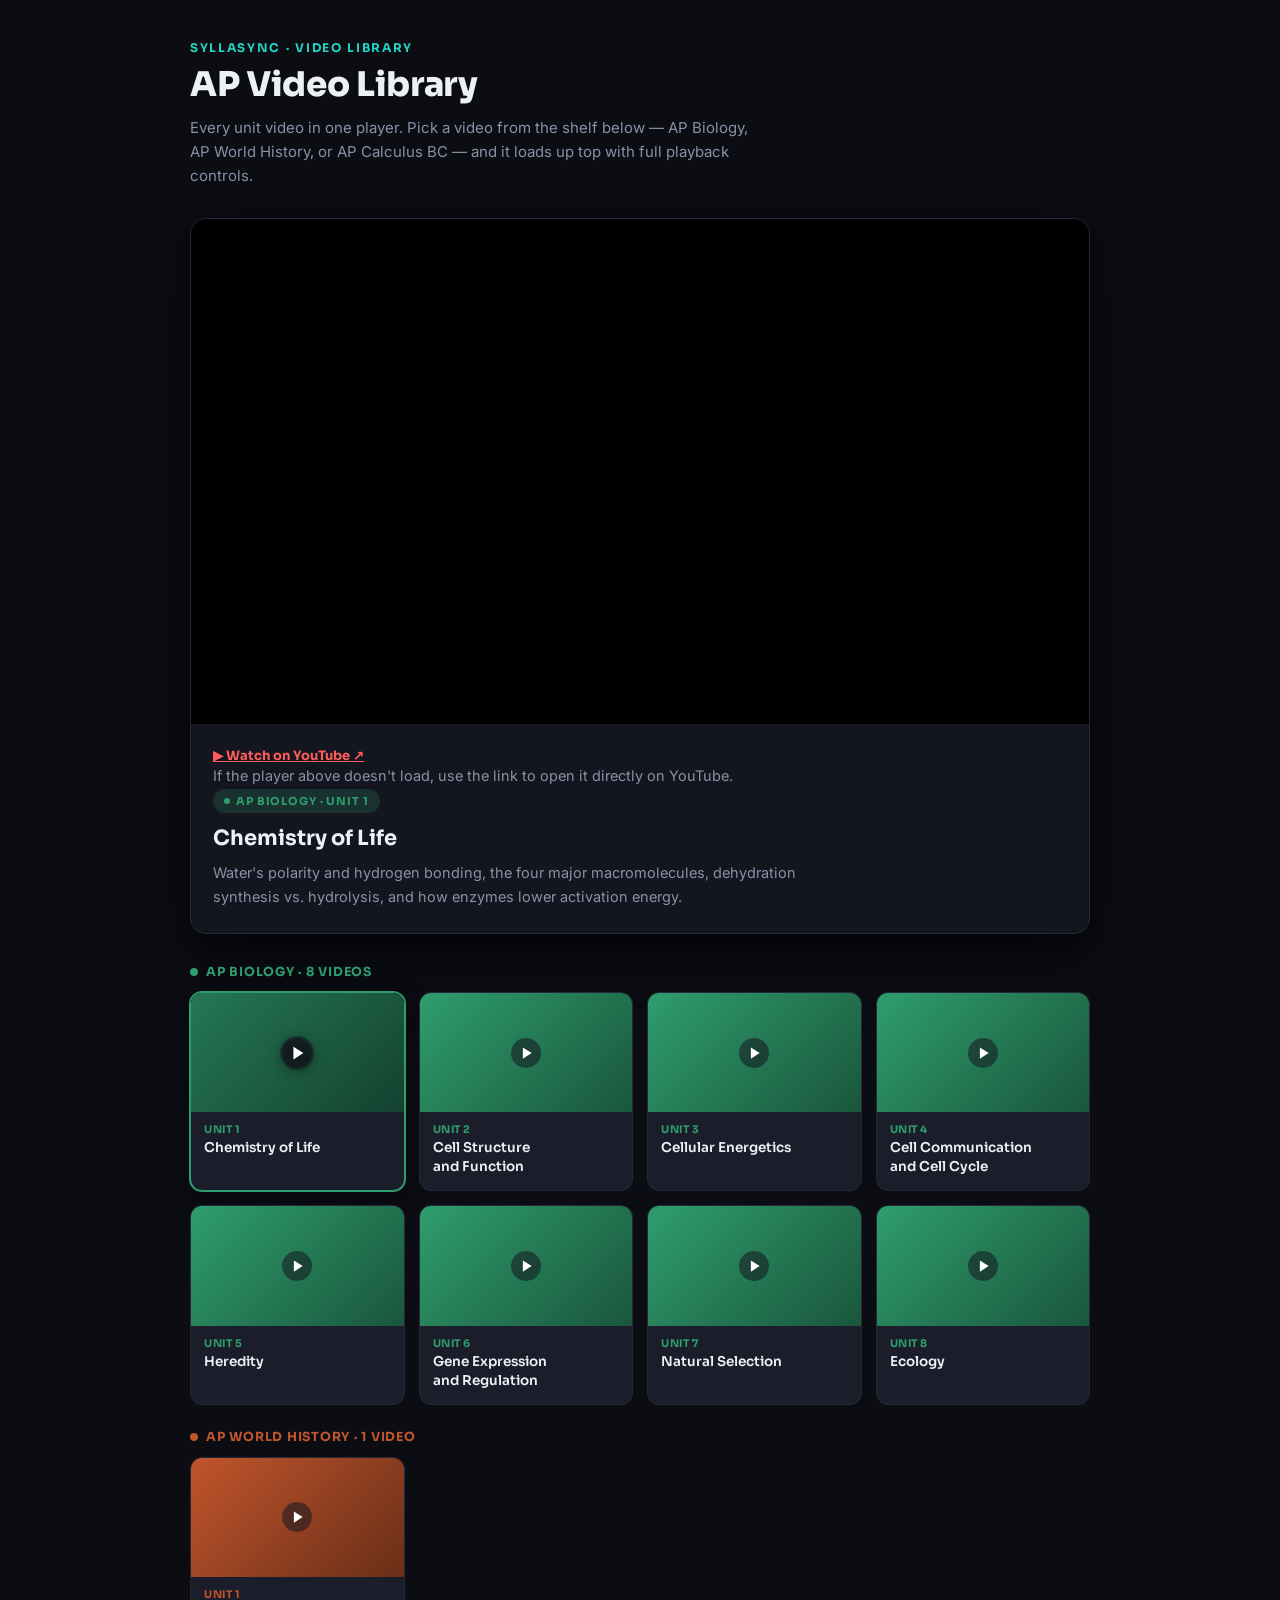
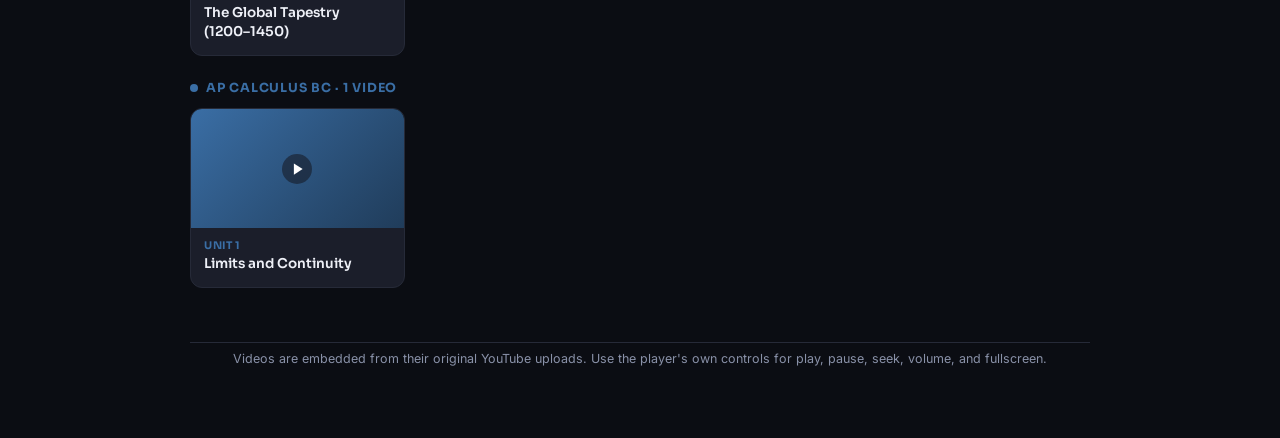
==== video-player.html @ e370e005 "Update video-player.html" ====
<!DOCTYPE html>
<html lang="en">
<head>
<meta charset="UTF-8">
<meta name="viewport" content="width=device-width, initial-scale=1.0">
<title>AP Video Library</title>
<link rel="preconnect" href="https://fonts.googleapis.com">
<link rel="preconnect" href="https://fonts.gstatic.com" crossorigin>
<link href="https://fonts.googleapis.com/css2?family=Sora:wght@600;700;800&family=Inter:wght@400;500;600;700&display=swap" rel="stylesheet">
<style>
  :root {
    --bg: #0b0d13;
    --surface: #14161f;
    --surface-2: #1b1e2a;
    --border: #262a38;
    --text: #eef0f7;
    --text-muted: #8991a8;
    --accent: #7c6cf5;
    --accent-2: #22d3c4;
    --radius: 16px;
    --shadow: 0 24px 60px rgba(0, 0, 0, 0.55), 0 4px 14px rgba(0, 0, 0, 0.35);
    --font-display: "Sora", -apple-system, BlinkMacSystemFont, sans-serif;
    --font-body: "Inter", -apple-system, BlinkMacSystemFont, "Segoe UI", sans-serif;
  }

  * { box-sizing: border-box; }

  body {
    margin: 0;
    background: var(--bg);
    color: var(--text);
    font-family: var(--font-body);
  }

  h1, h2, h3, h4 { font-family: var(--font-display); text-wrap: balance; }

  .page {
    max-width: 940px;
    margin: 0 auto;
    padding: 40px 20px 72px;
    display: flex;
    flex-direction: column;
    gap: 30px;
  }

  header.hero { display: flex; flex-direction: column; gap: 6px; }
  .eyebrow {
    font-family: var(--font-display);
    font-size: 12px;
    font-weight: 700;
    letter-spacing: 0.14em;
    text-transform: uppercase;
    color: var(--accent-2);
  }
  header.hero h1 {
    margin: 2px 0 4px;
    font-size: clamp(26px, 5vw, 34px);
    font-weight: 800;
    letter-spacing: -0.01em;
  }
  header.hero p {
    margin: 0;
    color: var(--text-muted);
    font-size: 15px;
    line-height: 1.6;
    max-width: 62ch;
  }

  .player-card {
    background: var(--surface);
    border: 1px solid var(--border);
    border-radius: var(--radius);
    overflow: hidden;
    box-shadow: var(--shadow);
  }
  .player-frame-wrap {
    position: relative;
    width: 100%;
    padding-top: 56.25%;
    background: #000;
  }
  .player-frame-wrap iframe {
    position: absolute; inset: 0; width: 100%; height: 100%; border: 0;
  }
  .player-info { padding: 20px 22px 24px; }
  .watch-link {
    display: inline-flex;
    align-items: center;
    gap: 6px;
    font-family: var(--font-display);
    font-size: 13px;
    font-weight: 700;
    color: #ff5c5c;
  }
  .watch-hint { margin: 4px 0 14px; font-size: 12px; color: var(--text-muted); }
  .now-playing-chip {
    display: inline-flex;
    align-items: center;
    gap: 6px;
    font-family: var(--font-display);
    font-size: 11px;
    font-weight: 700;
    letter-spacing: 0.08em;
    text-transform: uppercase;
    padding: 5px 11px;
    border-radius: 20px;
    background: color-mix(in srgb, var(--subject-color, var(--accent)) 20%, transparent);
    color: var(--subject-color, var(--accent));
    margin-bottom: 12px;
  }
  .now-playing-chip::before {
    content: "";
    width: 6px; height: 6px;
    border-radius: 50%;
    background: currentColor;
  }
  .player-info h2 {
    margin: 0 0 10px;
    font-size: 21px;
    font-weight: 700;
  }
  .player-info p {
    margin: 0;
    color: var(--text-muted);
    font-size: 14.5px;
    line-height: 1.65;
    max-width: 68ch;
  }

  .playlist-group { display: flex; flex-direction: column; gap: 12px; }
  .playlist-group-label {
    display: flex;
    align-items: center;
    gap: 8px;
    font-family: var(--font-display);
    font-size: 12.5px;
    font-weight: 700;
    letter-spacing: 0.06em;
    text-transform: uppercase;
    color: var(--group-color, var(--text-muted));
  }
  .playlist-group-label::before {
    content: "";
    width: 8px; height: 8px;
    border-radius: 50%;
    background: var(--group-color, var(--text-muted));
    flex-shrink: 0;
  }

  .playlist-grid {
    display: grid;
    grid-template-columns: repeat(auto-fill, minmax(210px, 1fr));
    gap: 14px;
  }

  .video-card {
    all: unset;
    display: flex;
    flex-direction: column;
    background: var(--surface-2);
    border: 1px solid var(--border);
    border-radius: 12px;
    overflow: hidden;
    cursor: pointer;
    transition: transform 0.18s ease, border-color 0.18s ease, box-shadow 0.18s ease;
  }
  .video-card:hover { transform: translateY(-3px); box-shadow: 0 14px 28px rgba(0, 0, 0, 0.4); }
  .video-card:focus-visible { outline: 2px solid var(--accent-2); outline-offset: 2px; }
  .video-card.active {
    border-color: var(--card-color, var(--accent-2));
    box-shadow: 0 0 0 1px var(--card-color, var(--accent-2)), 0 14px 28px rgba(0, 0, 0, 0.4);
  }

  .video-thumb-wrap {
    position: relative;
    width: 100%;
    padding-top: 56.25%;
    background: #000;
  }
  .video-thumb-wrap img {
    position: absolute; inset: 0; width: 100%; height: 100%;
    object-fit: cover;
    display: block;
  }
  .thumb-fallback {
    position: absolute; inset: 0;
    display: none;
    align-items: center;
    justify-content: center;
    background: linear-gradient(135deg, var(--card-color, var(--accent)), color-mix(in srgb, var(--card-color, var(--accent)) 55%, black));
  }
  .thumb-fallback svg { width: 30px; height: 30px; opacity: 1; }
  .play-badge {
    position: absolute; inset: 0;
    display: flex; align-items: center; justify-content: center;
    background: rgba(6, 7, 12, 0);
    transition: background 0.15s ease;
  }
  .video-card:hover .play-badge, .video-card.active .play-badge { background: rgba(6, 7, 12, 0.25); }
  .play-badge svg {
    width: 34px; height: 34px;
    opacity: 0;
    transform: scale(0.82);
    transition: opacity 0.15s ease, transform 0.15s ease;
    filter: drop-shadow(0 2px 6px rgba(0, 0, 0, 0.6));
  }
  .video-card:hover .play-badge svg, .video-card.active .play-badge svg { opacity: 1; transform: scale(1); }

  .video-card-body { padding: 11px 13px 13px; display: flex; flex-direction: column; gap: 3px; }
  .video-card-body .unit-tag {
    font-family: var(--font-display);
    font-size: 10.5px;
    font-weight: 700;
    letter-spacing: 0.05em;
    text-transform: uppercase;
    color: var(--card-color, var(--text-muted));
  }
  .video-card-body h4 {
    margin: 0;
    font-size: 13.5px;
    line-height: 1.4;
    font-weight: 600;
    color: var(--text);
  }

  footer.note {
    text-align: center;
    color: var(--text-muted);
    font-size: 12.5px;
    padding-top: 8px;
    border-top: 1px solid var(--border);
  }

  @media (max-width: 480px) {
    .page { padding: 28px 16px 56px; }
    .player-info { padding: 16px 16px 20px; }
    .playlist-grid { grid-template-columns: repeat(auto-fill, minmax(150px, 1fr)); gap: 10px; }
  }

  @media (prefers-reduced-motion: reduce) {
    * { transition-duration: 0.001ms !important; }
  }
</style>
</head>
<body>

<div class="page">
  <header class="hero">
    <span class="eyebrow">SyllaSync &middot; Video Library</span>
    <h1>AP Video Library</h1>
    <p>Every unit video in one player. Pick a video from the shelf below &mdash; AP Biology, AP World History, or AP Calculus BC &mdash; and it loads up top with full playback controls.</p>
  </header>

  <section class="player-card" aria-live="polite">
    <div class="player-frame-wrap">
      <iframe id="playerFrame" title="Video player" allow="accelerometer; autoplay; clipboard-write; encrypted-media; gyroscope; picture-in-picture" allowfullscreen></iframe>
    </div>
    <div class="player-info">
      <a class="watch-link" id="watchLink" href="#" target="_blank" rel="noopener">&#9654; Watch on YouTube &#8599;</a>
      <p class="watch-hint">If the player above doesn't load, use the link to open it directly on YouTube.</p>
      <span class="now-playing-chip" id="nowPlayingChip">Now Playing</span>
      <h2 id="nowPlayingTitle"></h2>
      <p id="nowPlayingBlurb"></p>
    </div>
  </section>

  <div id="playlist"></div>

  <footer class="note">Videos are embedded from their original YouTube uploads. Use the player's own controls for play, pause, seek, volume, and fullscreen.</footer>
</div>

<script>
  const VIDEOS = [
    {
      subject: "AP Biology", color: "#2f9e6e", unit: "Unit 1", title: "Chemistry of Life", videoId: "X1idfNwjJYU",
      blurb: "Water's polarity and hydrogen bonding, the four major macromolecules, dehydration synthesis vs. hydrolysis, and how enzymes lower activation energy."
    },
    {
      subject: "AP Biology", color: "#2f9e6e", unit: "Unit 2", title: "Cell Structure and Function", videoId: "h0JkytGr07o",
      blurb: "The fluid mosaic membrane, passive vs. active transport, key organelles, the endosymbiotic theory, and surface-area-to-volume ratio."
    },
    {
      subject: "AP Biology", color: "#2f9e6e", unit: "Unit 3", title: "Cellular Energetics", videoId: "AOtJk7pq0bs",
      blurb: "Photosynthesis's light reactions and Calvin cycle, plus glycolysis, the Krebs cycle, and oxidative phosphorylation in cellular respiration."
    },
    {
      subject: "AP Biology", color: "#2f9e6e", unit: "Unit 4", title: "Cell Communication and Cell Cycle", videoId: "_Ad5WG_R0j8",
      blurb: "Signal transduction (reception, transduction, response), cell cycle checkpoints, mitosis vs. meiosis, and apoptosis."
    },
    {
      subject: "AP Biology", color: "#2f9e6e", unit: "Unit 5", title: "Heredity", videoId: "JwQpAU9SQRM",
      blurb: "Mendel's laws of segregation and independent assortment, non-Mendelian inheritance, linked genes, and nondisjunction."
    },
    {
      subject: "AP Biology", color: "#2f9e6e", unit: "Unit 6", title: "Gene Expression and Regulation", videoId: "iNE_t7lodfs",
      blurb: "The central dogma, transcription and translation, the lac operon, mutations, and eukaryotic gene regulation."
    },
    {
      subject: "AP Biology", color: "#2f9e6e", unit: "Unit 7", title: "Natural Selection", videoId: "eeMCQstdr70",
      blurb: "Evidence for evolution, Hardy-Weinberg equilibrium, patterns of selection, speciation, and genetic drift."
    },
    {
      subject: "AP Biology", color: "#2f9e6e", unit: "Unit 8", title: "Ecology", videoId: "jBrepVbmNG4",
      blurb: "Energy flow through trophic levels, population growth models, species interactions, and biogeochemical cycles."
    },
    {
      subject: "AP World History", color: "#c1552c", unit: "Unit 1", title: "The Global Tapestry (1200–1450)", videoId: "xDkPq5KcbS4",
      blurb: "Song China, the Dar al-Islam, Sub-Saharan African states, Mesoamerican and Andean societies, and feudal Europe before 1450."
    },
    {
      subject: "AP Calculus BC", color: "#3a6ea5", unit: "Unit 1", title: "Limits and Continuity", videoId: "SVb9OV0bLzI",
      blurb: "Estimating and evaluating limits, one-sided limits, continuity, the Intermediate Value Theorem, and types of discontinuities."
    }
  ];

  function embedUrl(id, autoplay) {
    return "https://www.youtube.com/embed/" + id + "?rel=0" + (autoplay ? "&autoplay=1" : "");
  }

  const frame = document.getElementById("playerFrame");
  const watchLink = document.getElementById("watchLink");
  const chip = document.getElementById("nowPlayingChip");
  const titleEl = document.getElementById("nowPlayingTitle");
  const blurbEl = document.getElementById("nowPlayingBlurb");
  const playlistEl = document.getElementById("playlist");

  function playVideo(index, autoplay) {
    const v = VIDEOS[index];
    frame.src = embedUrl(v.videoId, autoplay);
    watchLink.href = "https://www.youtube.com/watch?v=" + v.videoId;
    frame.style.setProperty("--subject-color", v.color);
    document.querySelector(".player-info").style.setProperty("--subject-color", v.color);
    chip.style.setProperty("--subject-color", v.color);
    chip.textContent = v.subject + " \u00b7 " + v.unit;
    titleEl.textContent = v.title;
    blurbEl.textContent = v.blurb;
    document.querySelectorAll(".video-card").forEach((card, i) => {
      card.classList.toggle("active", i === index);
      card.setAttribute("aria-pressed", i === index ? "true" : "false");
    });
  }

  function playIcon() {
    return '<svg viewBox="0 0 24 24" fill="white"><circle cx="12" cy="12" r="12" fill="rgba(20,22,31,0.55)"/><path d="M9.5 7.5v9l7-4.5z" fill="white"/></svg>';
  }

  function buildPlaylist() {
    const groups = [];
    VIDEOS.forEach((v, i) => {
      let group = groups.find((g) => g.subject === v.subject);
      if (!group) { group = { subject: v.subject, color: v.color, items: [] }; groups.push(group); }
      group.items.push({ ...v, index: i });
    });

    playlistEl.innerHTML = groups.map((group) => `
      <div class="playlist-group" style="margin-bottom:24px;">
        <div class="playlist-group-label" style="--group-color:${group.color}">${group.subject} &middot; ${group.items.length} video${group.items.length === 1 ? "" : "s"}</div>
        <div class="playlist-grid">
          ${group.items.map((v) => `
            <button type="button" class="video-card" data-index="${v.index}" style="--card-color:${v.color}" aria-pressed="false">
              <div class="video-thumb-wrap">
                <img src="https://img.youtube.com/vi/${v.videoId}/hqdefault.jpg" alt="${v.title}" loading="lazy" onerror="this.style.display='none'; this.nextElementSibling.style.display='flex';">
                <div class="thumb-fallback">${playIcon()}</div>
                <div class="play-badge">${playIcon()}</div>
              </div>
              <div class="video-card-body">
                <span class="unit-tag">${v.unit}</span>
                <h4>${v.title}</h4>
              </div>
            </button>
          `).join("")}
        </div>
      </div>
    `).join("");

    playlistEl.querySelectorAll(".video-card").forEach((card) => {
      card.addEventListener("click", () => {
        playVideo(Number(card.dataset.index), true);
        card.scrollIntoView({ block: "nearest" });
        document.querySelector(".player-card").scrollIntoView({ behavior: "smooth", block: "start" });
      });
    });
  }

  buildPlaylist();
  playVideo(0, false);
</script>
</body>
</html>
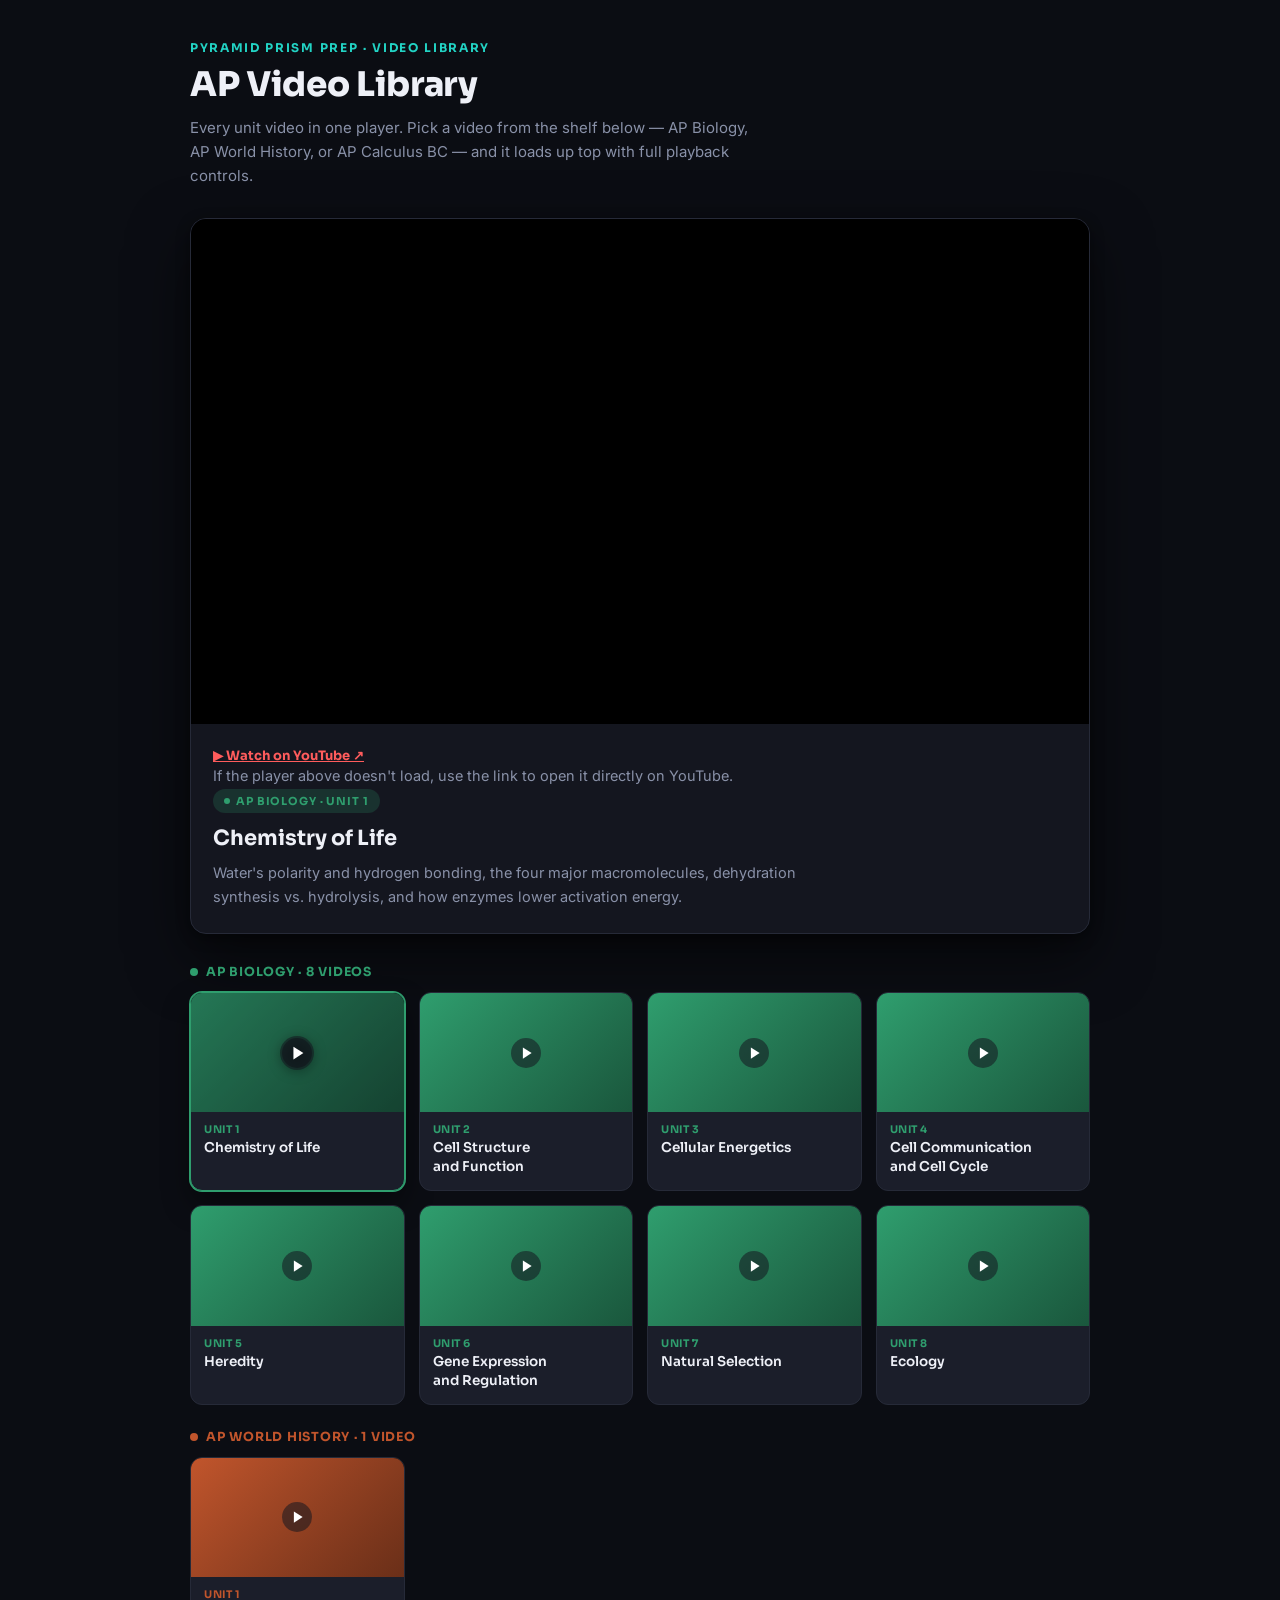
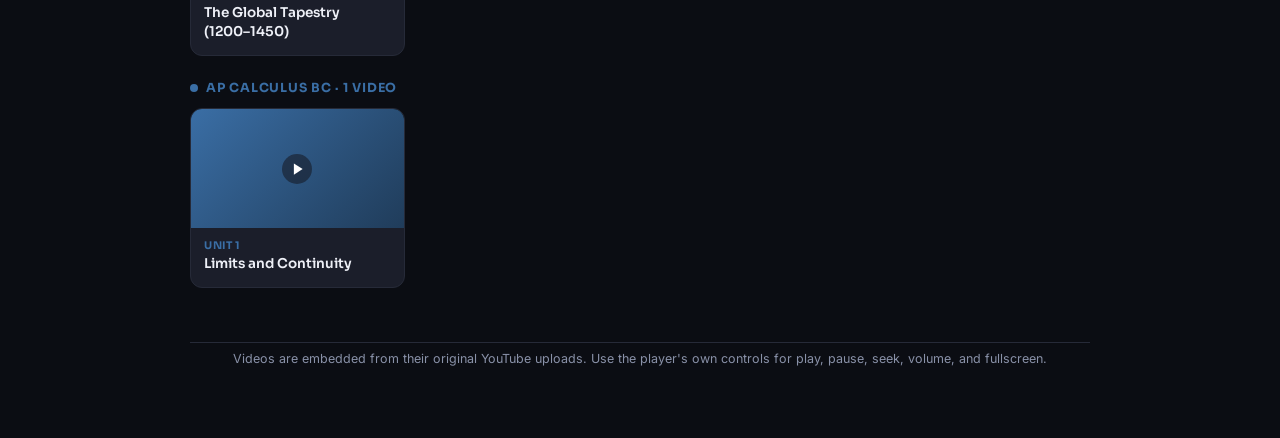
==== commit 7795d6c8: "Rebrand to Pyramid Prism Prep: video-player.html" ====
--- a/video-player.html
+++ b/video-player.html
@@ -246,7 +246,7 @@
 
 <div class="page">
   <header class="hero">
-    <span class="eyebrow">SyllaSync &middot; Video Library</span>
+    <span class="eyebrow">Pyramid Prism Prep &middot; Video Library</span>
     <h1>AP Video Library</h1>
     <p>Every unit video in one player. Pick a video from the shelf below &mdash; AP Biology, AP World History, or AP Calculus BC &mdash; and it loads up top with full playback controls.</p>
   </header>
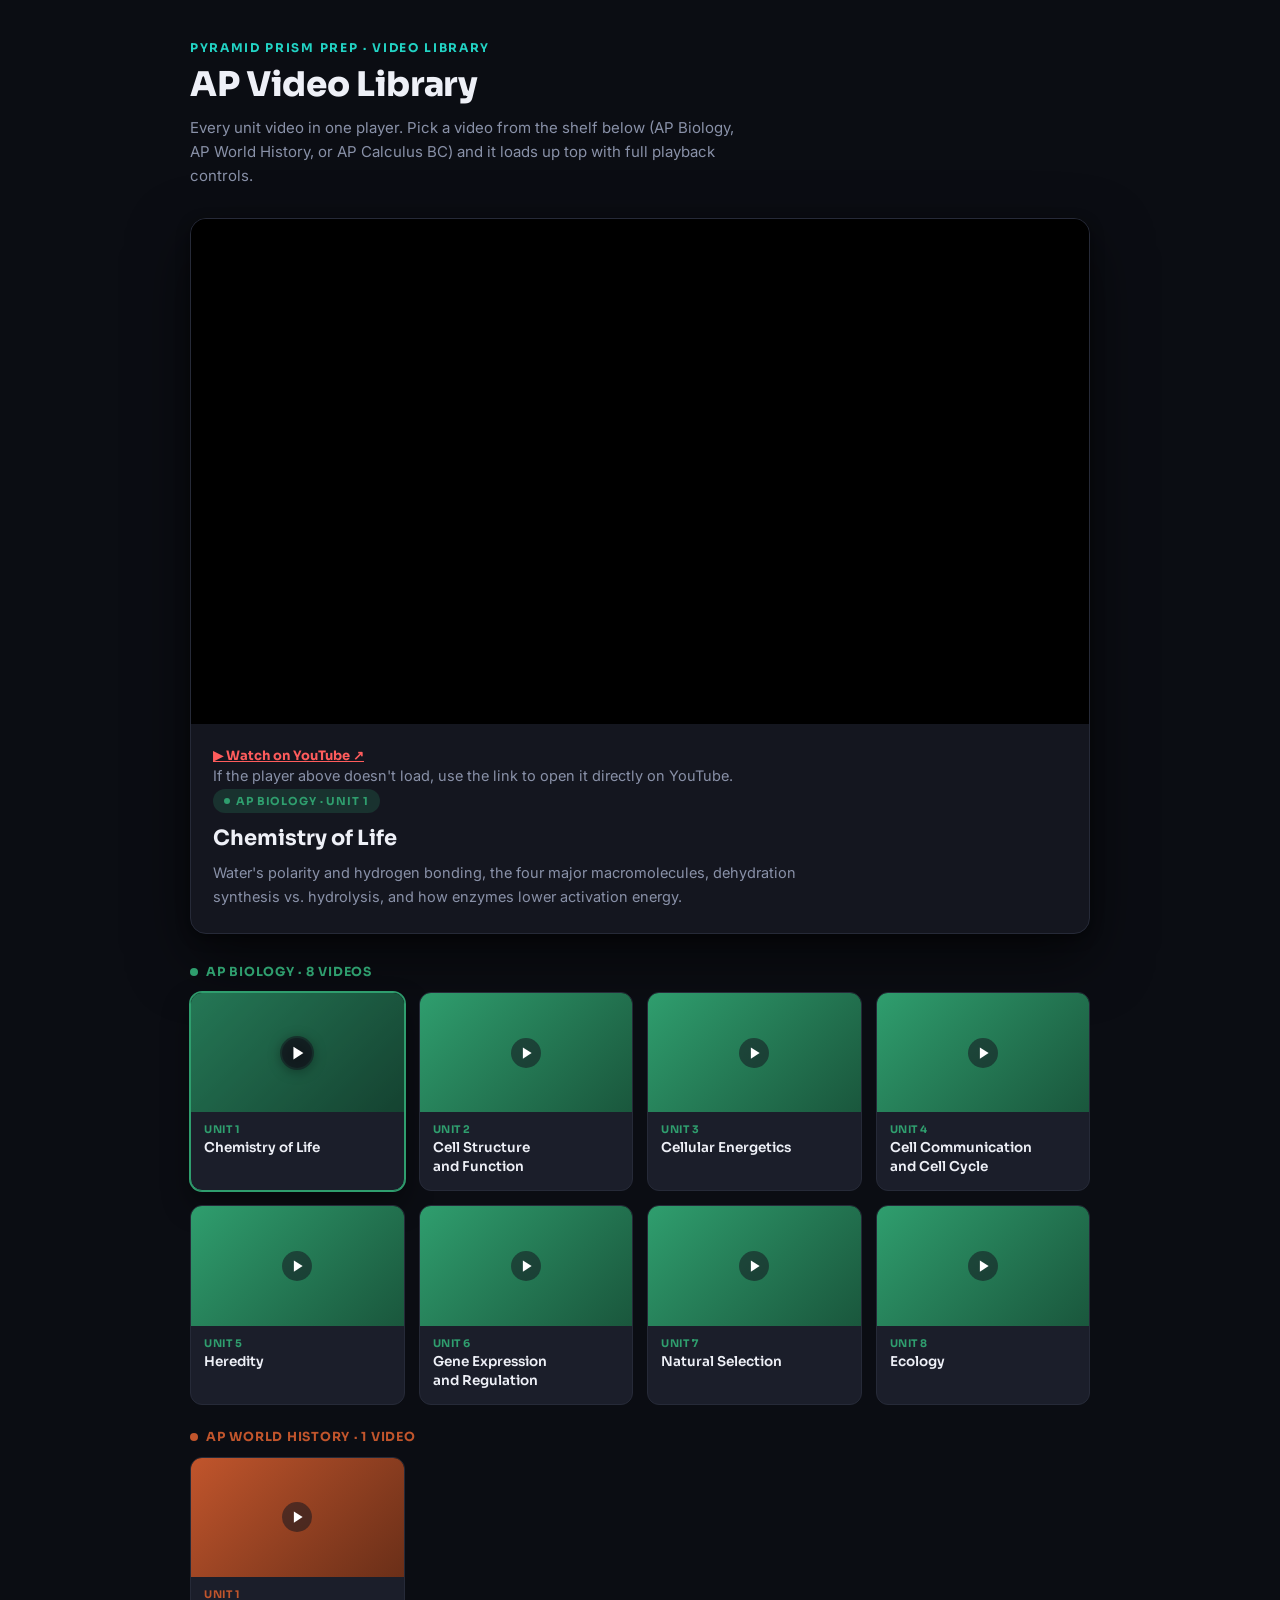
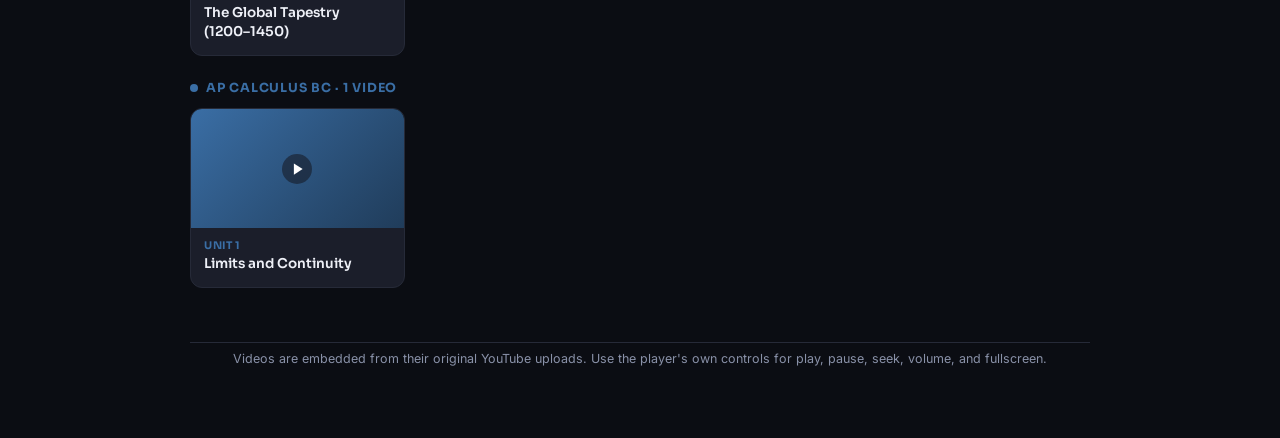
==== commit 3a8c4468: "Add real Firebase accounts, remove em dashes: video-player.html" ====
--- a/video-player.html
+++ b/video-player.html
@@ -248,7 +248,7 @@
   <header class="hero">
     <span class="eyebrow">Pyramid Prism Prep &middot; Video Library</span>
     <h1>AP Video Library</h1>
-    <p>Every unit video in one player. Pick a video from the shelf below &mdash; AP Biology, AP World History, or AP Calculus BC &mdash; and it loads up top with full playback controls.</p>
+    <p>Every unit video in one player. Pick a video from the shelf below (AP Biology, AP World History, or AP Calculus BC) and it loads up top with full playback controls.</p>
   </header>
 
   <section class="player-card" aria-live="polite">
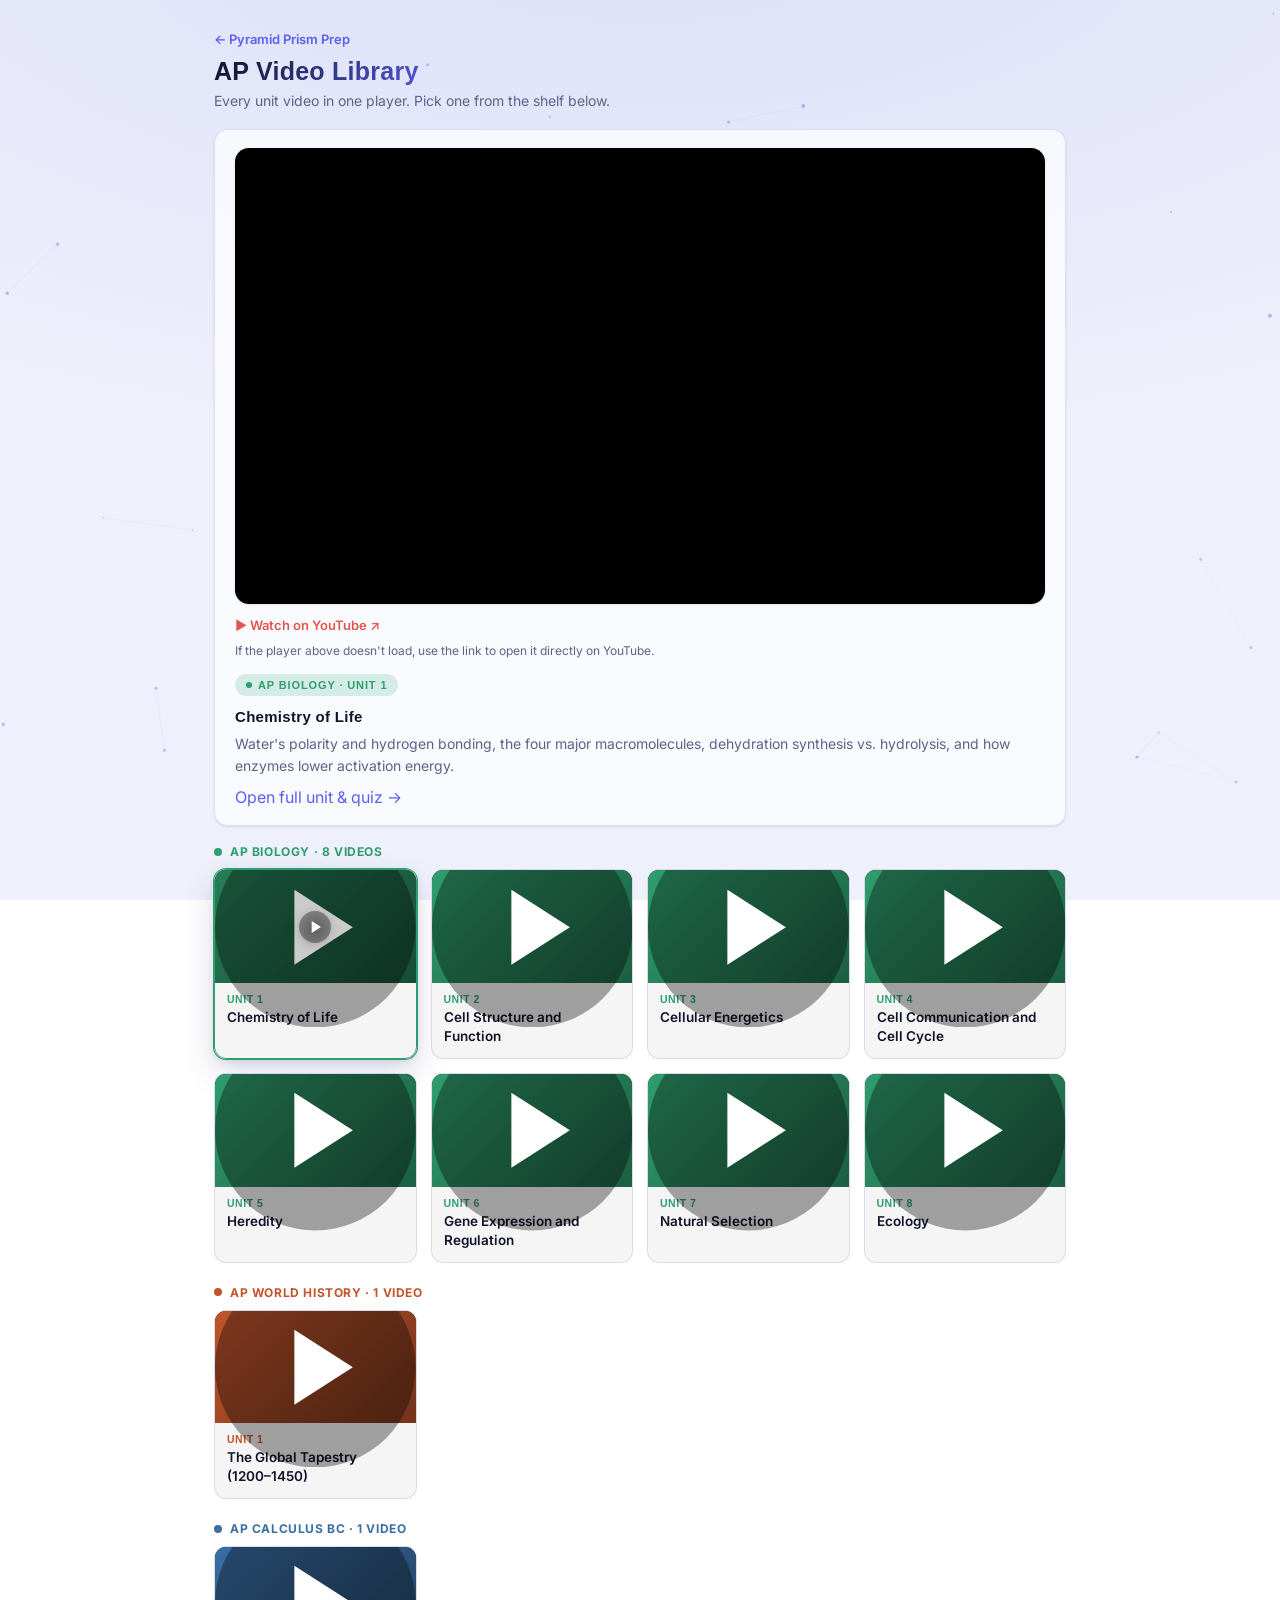
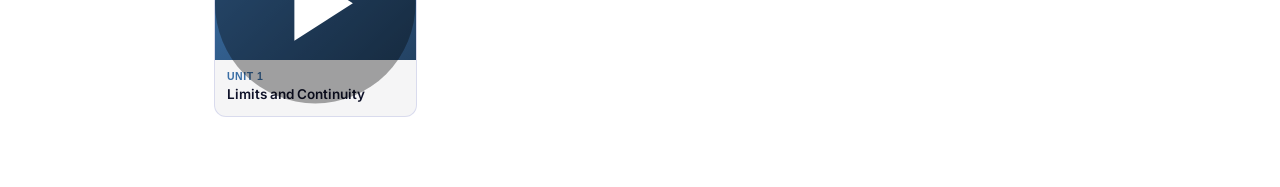
==== commit 9f220db3: "Rebuild video player page on shared design system" ====
--- a/video-player.html
+++ b/video-player.html
@@ -6,315 +6,72 @@
 <title>AP Video Library</title>
 <link rel="preconnect" href="https://fonts.googleapis.com">
 <link rel="preconnect" href="https://fonts.gstatic.com" crossorigin>
-<link href="https://fonts.googleapis.com/css2?family=Sora:wght@600;700;800&family=Inter:wght@400;500;600;700&display=swap" rel="stylesheet">
+<link href="https://fonts.googleapis.com/css2?family=Orbitron:wght@600;700;800;900&family=Inter:wght@400;500;600;700&display=swap" rel="stylesheet">
+<link rel="stylesheet" href="css/style.css">
 <style>
-  :root {
-    --bg: #0b0d13;
-    --surface: #14161f;
-    --surface-2: #1b1e2a;
-    --border: #262a38;
-    --text: #eef0f7;
-    --text-muted: #8991a8;
-    --accent: #7c6cf5;
-    --accent-2: #22d3c4;
-    --radius: 16px;
-    --shadow: 0 24px 60px rgba(0, 0, 0, 0.55), 0 4px 14px rgba(0, 0, 0, 0.35);
-    --font-display: "Sora", -apple-system, BlinkMacSystemFont, sans-serif;
-    --font-body: "Inter", -apple-system, BlinkMacSystemFont, "Segoe UI", sans-serif;
-  }
-
-  * { box-sizing: border-box; }
-
-  body {
-    margin: 0;
-    background: var(--bg);
-    color: var(--text);
-    font-family: var(--font-body);
-  }
-
-  h1, h2, h3, h4 { font-family: var(--font-display); text-wrap: balance; }
-
-  .page {
-    max-width: 940px;
-    margin: 0 auto;
-    padding: 40px 20px 72px;
-    display: flex;
-    flex-direction: column;
-    gap: 30px;
-  }
-
-  header.hero { display: flex; flex-direction: column; gap: 6px; }
-  .eyebrow {
-    font-family: var(--font-display);
-    font-size: 12px;
-    font-weight: 700;
-    letter-spacing: 0.14em;
-    text-transform: uppercase;
-    color: var(--accent-2);
-  }
-  header.hero h1 {
-    margin: 2px 0 4px;
-    font-size: clamp(26px, 5vw, 34px);
-    font-weight: 800;
-    letter-spacing: -0.01em;
-  }
-  header.hero p {
-    margin: 0;
-    color: var(--text-muted);
-    font-size: 15px;
-    line-height: 1.6;
-    max-width: 62ch;
-  }
-
-  .player-card {
-    background: var(--surface);
-    border: 1px solid var(--border);
-    border-radius: var(--radius);
-    overflow: hidden;
-    box-shadow: var(--shadow);
-  }
-  .player-frame-wrap {
-    position: relative;
-    width: 100%;
-    padding-top: 56.25%;
-    background: #000;
-  }
-  .player-frame-wrap iframe {
-    position: absolute; inset: 0; width: 100%; height: 100%; border: 0;
-  }
-  .player-info { padding: 20px 22px 24px; }
-  .watch-link {
-    display: inline-flex;
-    align-items: center;
-    gap: 6px;
-    font-family: var(--font-display);
-    font-size: 13px;
-    font-weight: 700;
-    color: #ff5c5c;
-  }
-  .watch-hint { margin: 4px 0 14px; font-size: 12px; color: var(--text-muted); }
-  .now-playing-chip {
-    display: inline-flex;
-    align-items: center;
-    gap: 6px;
-    font-family: var(--font-display);
-    font-size: 11px;
-    font-weight: 700;
-    letter-spacing: 0.08em;
-    text-transform: uppercase;
-    padding: 5px 11px;
-    border-radius: 20px;
-    background: color-mix(in srgb, var(--subject-color, var(--accent)) 20%, transparent);
-    color: var(--subject-color, var(--accent));
-    margin-bottom: 12px;
-  }
-  .now-playing-chip::before {
-    content: "";
-    width: 6px; height: 6px;
-    border-radius: 50%;
-    background: currentColor;
-  }
-  .player-info h2 {
-    margin: 0 0 10px;
-    font-size: 21px;
-    font-weight: 700;
-  }
-  .player-info p {
-    margin: 0;
-    color: var(--text-muted);
-    font-size: 14.5px;
-    line-height: 1.65;
-    max-width: 68ch;
-  }
-
-  .playlist-group { display: flex; flex-direction: column; gap: 12px; }
-  .playlist-group-label {
-    display: flex;
-    align-items: center;
-    gap: 8px;
-    font-family: var(--font-display);
-    font-size: 12.5px;
-    font-weight: 700;
-    letter-spacing: 0.06em;
-    text-transform: uppercase;
-    color: var(--group-color, var(--text-muted));
-  }
-  .playlist-group-label::before {
-    content: "";
-    width: 8px; height: 8px;
-    border-radius: 50%;
-    background: var(--group-color, var(--text-muted));
-    flex-shrink: 0;
-  }
-
-  .playlist-grid {
-    display: grid;
-    grid-template-columns: repeat(auto-fill, minmax(210px, 1fr));
-    gap: 14px;
-  }
-
-  .video-card {
-    all: unset;
-    display: flex;
-    flex-direction: column;
-    background: var(--surface-2);
-    border: 1px solid var(--border);
-    border-radius: 12px;
-    overflow: hidden;
-    cursor: pointer;
-    transition: transform 0.18s ease, border-color 0.18s ease, box-shadow 0.18s ease;
-  }
-  .video-card:hover { transform: translateY(-3px); box-shadow: 0 14px 28px rgba(0, 0, 0, 0.4); }
-  .video-card:focus-visible { outline: 2px solid var(--accent-2); outline-offset: 2px; }
-  .video-card.active {
-    border-color: var(--card-color, var(--accent-2));
-    box-shadow: 0 0 0 1px var(--card-color, var(--accent-2)), 0 14px 28px rgba(0, 0, 0, 0.4);
-  }
-
-  .video-thumb-wrap {
-    position: relative;
-    width: 100%;
-    padding-top: 56.25%;
-    background: #000;
-  }
-  .video-thumb-wrap img {
-    position: absolute; inset: 0; width: 100%; height: 100%;
-    object-fit: cover;
-    display: block;
-  }
-  .thumb-fallback {
-    position: absolute; inset: 0;
-    display: none;
-    align-items: center;
-    justify-content: center;
-    background: linear-gradient(135deg, var(--card-color, var(--accent)), color-mix(in srgb, var(--card-color, var(--accent)) 55%, black));
-  }
-  .thumb-fallback svg { width: 30px; height: 30px; opacity: 1; }
-  .play-badge {
-    position: absolute; inset: 0;
-    display: flex; align-items: center; justify-content: center;
-    background: rgba(6, 7, 12, 0);
-    transition: background 0.15s ease;
-  }
-  .video-card:hover .play-badge, .video-card.active .play-badge { background: rgba(6, 7, 12, 0.25); }
-  .play-badge svg {
-    width: 34px; height: 34px;
-    opacity: 0;
-    transform: scale(0.82);
-    transition: opacity 0.15s ease, transform 0.15s ease;
-    filter: drop-shadow(0 2px 6px rgba(0, 0, 0, 0.6));
-  }
-  .video-card:hover .play-badge svg, .video-card.active .play-badge svg { opacity: 1; transform: scale(1); }
-
-  .video-card-body { padding: 11px 13px 13px; display: flex; flex-direction: column; gap: 3px; }
-  .video-card-body .unit-tag {
-    font-family: var(--font-display);
-    font-size: 10.5px;
-    font-weight: 700;
-    letter-spacing: 0.05em;
-    text-transform: uppercase;
-    color: var(--card-color, var(--text-muted));
-  }
-  .video-card-body h4 {
-    margin: 0;
-    font-size: 13.5px;
-    line-height: 1.4;
-    font-weight: 600;
-    color: var(--text);
-  }
-
-  footer.note {
-    text-align: center;
-    color: var(--text-muted);
-    font-size: 12.5px;
-    padding-top: 8px;
-    border-top: 1px solid var(--border);
-  }
-
-  @media (max-width: 480px) {
-    .page { padding: 28px 16px 56px; }
-    .player-info { padding: 16px 16px 20px; }
-    .playlist-grid { grid-template-columns: repeat(auto-fill, minmax(150px, 1fr)); gap: 10px; }
-  }
-
-  @media (prefers-reduced-motion: reduce) {
-    * { transition-duration: 0.001ms !important; }
-  }
+  .page-wrap { max-width: 900px; margin: 0 auto; padding: 28px 24px 70px; }
+  .back-link { display: inline-flex; align-items: center; gap: 6px; font-size: 13px; font-weight: 600; margin-bottom: 10px; }
+  @media (max-width: 480px) { .page-wrap { padding: 20px 16px 56px; } }
 </style>
 </head>
 <body>
+<canvas id="bg-canvas"></canvas>
+<div class="page-wrap">
+  <div class="page-header">
+    <div>
+      <a class="back-link" href="index.html">&larr; Pyramid Prism Prep</a>
+      <h1>AP Video Library</h1>
+      <p class="subtitle">Every unit video in one player. Pick one from the shelf below.</p>
+    </div>
+  </div>
 
-<div class="page">
-  <header class="hero">
-    <span class="eyebrow">Pyramid Prism Prep &middot; Video Library</span>
-    <h1>AP Video Library</h1>
-    <p>Every unit video in one player. Pick a video from the shelf below (AP Biology, AP World History, or AP Calculus BC) and it loads up top with full playback controls.</p>
-  </header>
-
-  <section class="player-card" aria-live="polite">
-    <div class="player-frame-wrap">
+  <div class="card">
+    <div class="video-embed">
       <iframe id="playerFrame" title="Video player" allow="accelerometer; autoplay; clipboard-write; encrypted-media; gyroscope; picture-in-picture" allowfullscreen></iframe>
     </div>
-    <div class="player-info">
-      <a class="watch-link" id="watchLink" href="#" target="_blank" rel="noopener">&#9654; Watch on YouTube &#8599;</a>
-      <p class="watch-hint">If the player above doesn't load, use the link to open it directly on YouTube.</p>
-      <span class="now-playing-chip" id="nowPlayingChip">Now Playing</span>
-      <h2 id="nowPlayingTitle"></h2>
-      <p id="nowPlayingBlurb"></p>
-    </div>
-  </section>
+    <a class="watch-yt-link" id="watchLink" href="#" target="_blank" rel="noopener">&#9654; Watch on YouTube &#8599;</a>
+    <p class="watch-yt-hint">If the player above doesn't load, use the link to open it directly on YouTube.</p>
+    <span class="now-playing-chip" id="nowPlayingChip"></span>
+    <h2 id="nowPlayingTitle" style="margin:2px 0 8px;"></h2>
+    <p id="nowPlayingBlurb" style="color:var(--text-muted); font-size:14px; line-height:1.6; margin:0 0 10px;"></p>
+    <a id="openUnitLink" href="#" target="_blank" rel="noopener">Open full unit &amp; quiz &rarr;</a>
+  </div>
 
   <div id="playlist"></div>
-
-  <footer class="note">Videos are embedded from their original YouTube uploads. Use the player's own controls for play, pause, seek, volume, and fullscreen.</footer>
 </div>
 
+<script src="js/particles.js"></script>
 <script>
+  document.body.classList.add("ready");
+
   const VIDEOS = [
-    {
-      subject: "AP Biology", color: "#2f9e6e", unit: "Unit 1", title: "Chemistry of Life", videoId: "X1idfNwjJYU",
-      blurb: "Water's polarity and hydrogen bonding, the four major macromolecules, dehydration synthesis vs. hydrolysis, and how enzymes lower activation energy."
-    },
-    {
-      subject: "AP Biology", color: "#2f9e6e", unit: "Unit 2", title: "Cell Structure and Function", videoId: "h0JkytGr07o",
-      blurb: "The fluid mosaic membrane, passive vs. active transport, key organelles, the endosymbiotic theory, and surface-area-to-volume ratio."
-    },
-    {
-      subject: "AP Biology", color: "#2f9e6e", unit: "Unit 3", title: "Cellular Energetics", videoId: "AOtJk7pq0bs",
-      blurb: "Photosynthesis's light reactions and Calvin cycle, plus glycolysis, the Krebs cycle, and oxidative phosphorylation in cellular respiration."
-    },
-    {
-      subject: "AP Biology", color: "#2f9e6e", unit: "Unit 4", title: "Cell Communication and Cell Cycle", videoId: "_Ad5WG_R0j8",
-      blurb: "Signal transduction (reception, transduction, response), cell cycle checkpoints, mitosis vs. meiosis, and apoptosis."
-    },
-    {
-      subject: "AP Biology", color: "#2f9e6e", unit: "Unit 5", title: "Heredity", videoId: "JwQpAU9SQRM",
-      blurb: "Mendel's laws of segregation and independent assortment, non-Mendelian inheritance, linked genes, and nondisjunction."
-    },
-    {
-      subject: "AP Biology", color: "#2f9e6e", unit: "Unit 6", title: "Gene Expression and Regulation", videoId: "iNE_t7lodfs",
-      blurb: "The central dogma, transcription and translation, the lac operon, mutations, and eukaryotic gene regulation."
-    },
-    {
-      subject: "AP Biology", color: "#2f9e6e", unit: "Unit 7", title: "Natural Selection", videoId: "eeMCQstdr70",
-      blurb: "Evidence for evolution, Hardy-Weinberg equilibrium, patterns of selection, speciation, and genetic drift."
-    },
-    {
-      subject: "AP Biology", color: "#2f9e6e", unit: "Unit 8", title: "Ecology", videoId: "jBrepVbmNG4",
-      blurb: "Energy flow through trophic levels, population growth models, species interactions, and biogeochemical cycles."
-    },
-    {
-      subject: "AP World History", color: "#c1552c", unit: "Unit 1", title: "The Global Tapestry (1200–1450)", videoId: "xDkPq5KcbS4",
-      blurb: "Song China, the Dar al-Islam, Sub-Saharan African states, Mesoamerican and Andean societies, and feudal Europe before 1450."
-    },
-    {
-      subject: "AP Calculus BC", color: "#3a6ea5", unit: "Unit 1", title: "Limits and Continuity", videoId: "SVb9OV0bLzI",
-      blurb: "Estimating and evaluating limits, one-sided limits, continuity, the Intermediate Value Theorem, and types of discontinuities."
-    }
+    { subjectKey: "biology", subject: "AP Biology", color: "#2f9e6e", unit: "Unit 1", unitId: 1, title: "Chemistry of Life", videoId: "X1idfNwjJYU",
+      blurb: "Water's polarity and hydrogen bonding, the four major macromolecules, dehydration synthesis vs. hydrolysis, and how enzymes lower activation energy." },
+    { subjectKey: "biology", subject: "AP Biology", color: "#2f9e6e", unit: "Unit 2", unitId: 2, title: "Cell Structure and Function", videoId: "h0JkytGr07o",
+      blurb: "The fluid mosaic membrane, passive vs. active transport, key organelles, the endosymbiotic theory, and surface-area-to-volume ratio." },
+    { subjectKey: "biology", subject: "AP Biology", color: "#2f9e6e", unit: "Unit 3", unitId: 3, title: "Cellular Energetics", videoId: "AOtJk7pq0bs",
+      blurb: "Photosynthesis's light reactions and Calvin cycle, plus glycolysis, the Krebs cycle, and oxidative phosphorylation in cellular respiration." },
+    { subjectKey: "biology", subject: "AP Biology", color: "#2f9e6e", unit: "Unit 4", unitId: 4, title: "Cell Communication and Cell Cycle", videoId: "_Ad5WG_R0j8",
+      blurb: "Signal transduction (reception, transduction, response), cell cycle checkpoints, mitosis vs. meiosis, and apoptosis." },
+    { subjectKey: "biology", subject: "AP Biology", color: "#2f9e6e", unit: "Unit 5", unitId: 5, title: "Heredity", videoId: "JwQpAU9SQRM",
+      blurb: "Mendel's laws of segregation and independent assortment, non-Mendelian inheritance, linked genes, and nondisjunction." },
+    { subjectKey: "biology", subject: "AP Biology", color: "#2f9e6e", unit: "Unit 6", unitId: 6, title: "Gene Expression and Regulation", videoId: "iNE_t7lodfs",
+      blurb: "The central dogma, transcription and translation, the lac operon, mutations, and eukaryotic gene regulation." },
+    { subjectKey: "biology", subject: "AP Biology", color: "#2f9e6e", unit: "Unit 7", unitId: 7, title: "Natural Selection", videoId: "eeMCQstdr70",
+      blurb: "Evidence for evolution, Hardy-Weinberg equilibrium, patterns of selection, speciation, and genetic drift." },
+    { subjectKey: "biology", subject: "AP Biology", color: "#2f9e6e", unit: "Unit 8", unitId: 8, title: "Ecology", videoId: "jBrepVbmNG4",
+      blurb: "Energy flow through trophic levels, population growth models, species interactions, and biogeochemical cycles." },
+    { subjectKey: "world", subject: "AP World History", color: "#c1552c", unit: "Unit 1", unitId: 1, title: "The Global Tapestry (1200–1450)", videoId: "xDkPq5KcbS4",
+      blurb: "Song China, the Dar al-Islam, Sub-Saharan African states, Mesoamerican and Andean societies, and feudal Europe before 1450." },
+    { subjectKey: "calcbc", subject: "AP Calculus BC", color: "#3a6ea5", unit: "Unit 1", unitId: 1, title: "Limits and Continuity", videoId: "SVb9OV0bLzI",
+      blurb: "Estimating and evaluating limits, one-sided limits, continuity, the Intermediate Value Theorem, and types of discontinuities." }
   ];
 
-  function embedUrl(id, autoplay) {
-    return "https://www.youtube.com/embed/" + id + "?rel=0" + (autoplay ? "&autoplay=1" : "");
+  let currentIndex = 0;
+
+  function embedUrl(id) { return "https://www.youtube.com/embed/" + id + "?rel=0"; }
+  function playIcon() {
+    return '<svg viewBox="0 0 24 24" fill="none"><circle cx="12" cy="12" r="12" fill="rgba(0,0,0,0.35)"/><path d="M9.5 7.5v9l7-4.5z" fill="white"/></svg>';
   }
 
   const frame = document.getElementById("playerFrame");
@@ -322,26 +79,23 @@
   const chip = document.getElementById("nowPlayingChip");
   const titleEl = document.getElementById("nowPlayingTitle");
   const blurbEl = document.getElementById("nowPlayingBlurb");
+  const openUnitLink = document.getElementById("openUnitLink");
   const playlistEl = document.getElementById("playlist");
 
-  function playVideo(index, autoplay) {
+  function playVideo(index) {
+    currentIndex = index;
     const v = VIDEOS[index];
-    frame.src = embedUrl(v.videoId, autoplay);
+    frame.src = embedUrl(v.videoId);
     watchLink.href = "https://www.youtube.com/watch?v=" + v.videoId;
-    frame.style.setProperty("--subject-color", v.color);
-    document.querySelector(".player-info").style.setProperty("--subject-color", v.color);
-    chip.style.setProperty("--subject-color", v.color);
-    chip.textContent = v.subject + " \u00b7 " + v.unit;
+    chip.style.setProperty("--chip-color", v.color);
+    chip.textContent = v.subject + " · " + v.unit;
     titleEl.textContent = v.title;
     blurbEl.textContent = v.blurb;
+    openUnitLink.href = "https://pyramidprismprep.com/#/ap/" + v.subjectKey + "/" + v.unitId;
     document.querySelectorAll(".video-card").forEach((card, i) => {
       card.classList.toggle("active", i === index);
       card.setAttribute("aria-pressed", i === index ? "true" : "false");
     });
-  }
-
-  function playIcon() {
-    return '<svg viewBox="0 0 24 24" fill="white"><circle cx="12" cy="12" r="12" fill="rgba(20,22,31,0.55)"/><path d="M9.5 7.5v9l7-4.5z" fill="white"/></svg>';
   }
 
   function buildPlaylist() {
@@ -353,11 +107,11 @@
     });
 
     playlistEl.innerHTML = groups.map((group) => `
-      <div class="playlist-group" style="margin-bottom:24px;">
+      <div class="playlist-group">
         <div class="playlist-group-label" style="--group-color:${group.color}">${group.subject} &middot; ${group.items.length} video${group.items.length === 1 ? "" : "s"}</div>
         <div class="playlist-grid">
           ${group.items.map((v) => `
-            <button type="button" class="video-card" data-index="${v.index}" style="--card-color:${v.color}" aria-pressed="false">
+            <button type="button" class="video-card" style="--card-color:${v.color}" data-index="${v.index}" aria-pressed="false">
               <div class="video-thumb-wrap">
                 <img src="https://img.youtube.com/vi/${v.videoId}/hqdefault.jpg" alt="${v.title}" loading="lazy" onerror="this.style.display='none'; this.nextElementSibling.style.display='flex';">
                 <div class="thumb-fallback">${playIcon()}</div>
@@ -375,15 +129,14 @@
 
     playlistEl.querySelectorAll(".video-card").forEach((card) => {
       card.addEventListener("click", () => {
-        playVideo(Number(card.dataset.index), true);
-        card.scrollIntoView({ block: "nearest" });
-        document.querySelector(".player-card").scrollIntoView({ behavior: "smooth", block: "start" });
+        playVideo(Number(card.dataset.index));
+        document.querySelector(".video-embed").scrollIntoView({ behavior: "smooth", block: "start" });
       });
     });
   }
 
   buildPlaylist();
-  playVideo(0, false);
+  playVideo(0);
 </script>
 </body>
 </html>
--- a/css/style.css
+++ b/css/style.css
@@ -0,0 +1,874 @@
+:root {
+  --bg: #eef0fb;
+  --bg-grad: radial-gradient(ellipse 100% 60% at 50% -10%, color-mix(in srgb, var(--primary) 12%, transparent), transparent), var(--bg);
+  --surface: rgba(255, 255, 255, 0.72);
+  --surface-solid: #ffffff;
+  --text: #10132a;
+  --text-muted: #5b6488;
+  --border: rgba(70, 80, 190, 0.16);
+  --primary: #5b5ff0;
+  --primary-dark: #4547c9;
+  --accent: #0eae95;
+  --danger: #e0574f;
+  --warning: #dd9a1f;
+  --radius: 14px;
+  --shadow: 0 1px 3px rgba(30, 30, 70, 0.07), 0 1px 2px rgba(30, 30, 70, 0.05);
+  --shadow-lift: 0 14px 32px rgba(40, 40, 110, 0.16), 0 3px 10px rgba(40, 40, 110, 0.1);
+  --glow-primary: 0 0 0 1px color-mix(in srgb, var(--primary) 35%, transparent), 0 0 22px color-mix(in srgb, var(--primary) 30%, transparent);
+  --glow-accent: 0 0 18px color-mix(in srgb, var(--accent) 45%, transparent);
+  --on-primary: #ffffff;
+  --sidebar-w: 232px;
+  --hover: color-mix(in srgb, var(--primary) 8%, transparent);
+  --surface-alt: color-mix(in srgb, var(--text) 4%, var(--surface));
+  --blur: blur(18px) saturate(150%);
+  --font-display: "Orbitron", "Sora", -apple-system, BlinkMacSystemFont, sans-serif;
+  --font-body: "Inter", -apple-system, BlinkMacSystemFont, "Segoe UI", Roboto, Helvetica, Arial, sans-serif;
+}
+
+@media (prefers-color-scheme: dark) {
+  :root:not([data-theme="light"]) {
+    --bg: #05060f;
+    --bg-grad: radial-gradient(ellipse 90% 55% at 50% -10%, color-mix(in srgb, var(--primary) 22%, transparent), transparent), var(--bg);
+    --surface: rgba(18, 22, 42, 0.55);
+    --surface-solid: #10132a;
+    --text: #eef1ff;
+    --text-muted: #97a0c9;
+    --border: rgba(124, 160, 255, 0.22);
+    --primary: #4fd8ff;
+    --primary-dark: #22aee0;
+    --accent: #39ffb0;
+    --danger: #ff5c7a;
+    --warning: #ffd23f;
+    --shadow: 0 1px 3px rgba(0, 0, 0, 0.5), 0 1px 2px rgba(0, 0, 0, 0.35);
+    --shadow-lift: 0 18px 40px rgba(0, 0, 0, 0.55), 0 4px 12px rgba(0, 0, 0, 0.4);
+    --glow-primary: 0 0 0 1px color-mix(in srgb, var(--primary) 55%, transparent), 0 0 24px color-mix(in srgb, var(--primary) 45%, transparent);
+    --glow-accent: 0 0 20px color-mix(in srgb, var(--accent) 55%, transparent);
+    --on-primary: #04121a;
+  }
+}
+:root[data-theme="dark"] {
+  --bg: #05060f;
+  --bg-grad: radial-gradient(ellipse 90% 55% at 50% -10%, color-mix(in srgb, var(--primary) 22%, transparent), transparent), var(--bg);
+  --surface: rgba(18, 22, 42, 0.55);
+  --surface-solid: #10132a;
+  --text: #eef1ff;
+  --text-muted: #97a0c9;
+  --border: rgba(124, 160, 255, 0.22);
+  --primary: #4fd8ff;
+  --primary-dark: #22aee0;
+  --accent: #39ffb0;
+  --danger: #ff5c7a;
+  --warning: #ffd23f;
+  --shadow: 0 1px 3px rgba(0, 0, 0, 0.5), 0 1px 2px rgba(0, 0, 0, 0.35);
+  --shadow-lift: 0 18px 40px rgba(0, 0, 0, 0.55), 0 4px 12px rgba(0, 0, 0, 0.4);
+  --glow-primary: 0 0 0 1px color-mix(in srgb, var(--primary) 55%, transparent), 0 0 24px color-mix(in srgb, var(--primary) 45%, transparent);
+  --glow-accent: 0 0 20px color-mix(in srgb, var(--accent) 55%, transparent);
+  --on-primary: #04121a;
+}
+
+* { box-sizing: border-box; }
+
+[hidden] { display: none !important; }
+
+html, body { height: 100%; }
+
+#bg-canvas {
+  position: fixed;
+  inset: 0;
+  width: 100%;
+  height: 100%;
+  z-index: -1;
+  background: var(--bg-grad);
+}
+
+body {
+  margin: 0;
+  font-family: var(--font-body);
+  background: transparent;
+  color: var(--text);
+  opacity: 0;
+}
+body.ready { opacity: 1; transition: opacity 0.4s ease; }
+
+h1, h2, h3, .brand, button, .now-playing-chip, .badge, .unit-tag, .nav-group-label { font-family: var(--font-display); }
+h1, h2, h3 { text-wrap: balance; letter-spacing: 0.01em; }
+
+a { color: var(--primary); text-decoration: none; transition: color 0.15s ease; }
+a:hover { text-decoration: underline; }
+
+button {
+  font-family: var(--font-display);
+  font-weight: 700;
+  letter-spacing: 0.02em;
+  cursor: pointer;
+  border: none;
+  border-radius: 9px;
+  padding: 9px 15px;
+  font-size: 12.5px;
+  text-transform: uppercase;
+  background: linear-gradient(135deg, var(--primary), color-mix(in srgb, var(--primary) 55%, var(--accent)));
+  color: var(--on-primary);
+  box-shadow: var(--glow-primary);
+  transition: transform 0.12s ease, box-shadow 0.2s ease, filter 0.15s ease;
+}
+button:hover:not(:disabled) { transform: translateY(-1px); filter: brightness(1.08); box-shadow: var(--glow-primary), 0 8px 20px color-mix(in srgb, var(--primary) 30%, transparent); }
+button:active:not(:disabled) { transform: translateY(0) scale(0.97); }
+button.secondary { background: var(--surface); color: var(--text); border: 1px solid var(--border); box-shadow: none; backdrop-filter: var(--blur); -webkit-backdrop-filter: var(--blur); }
+button.secondary:hover:not(:disabled) { background: var(--hover); box-shadow: 0 0 0 1px color-mix(in srgb, var(--primary) 30%, transparent); }
+button.danger { background: linear-gradient(135deg, var(--danger), color-mix(in srgb, var(--danger) 60%, #ff8fa8)); color: #200409; box-shadow: 0 0 16px color-mix(in srgb, var(--danger) 40%, transparent); }
+button.danger:hover:not(:disabled) { filter: brightness(1.1); }
+button:disabled { opacity: 0.5; cursor: not-allowed; }
+
+input, select, textarea {
+  font-family: var(--font-body);
+  font-size: 14px;
+  padding: 8px 10px;
+  border: 1px solid var(--border);
+  border-radius: 8px;
+  background: var(--surface);
+  color: var(--text);
+  transition: border-color 0.15s ease, box-shadow 0.15s ease;
+}
+input:focus, select:focus, textarea:focus {
+  outline: none;
+  border-color: var(--primary);
+  box-shadow: 0 0 0 3px color-mix(in srgb, var(--primary) 22%, transparent);
+}
+input[type="checkbox"] {
+  width: 18px;
+  height: 18px;
+  accent-color: var(--primary);
+  cursor: pointer;
+  transition: transform 0.15s ease;
+  flex-shrink: 0;
+}
+input[type="checkbox"]:hover { transform: scale(1.12); }
+
+.app-shell {
+  display: flex;
+  min-height: 100vh;
+}
+
+.sidebar {
+  width: var(--sidebar-w);
+  flex-shrink: 0;
+  background: var(--surface);
+  backdrop-filter: var(--blur);
+  -webkit-backdrop-filter: var(--blur);
+  border-right: 1px solid var(--border);
+  padding: 20px 14px;
+  position: sticky;
+  top: 0;
+  height: 100vh;
+  overflow-y: auto;
+  display: flex;
+  flex-direction: column;
+}
+
+.brand {
+  display: flex;
+  align-items: center;
+  flex-wrap: wrap;
+  gap: 6px;
+  font-weight: 800;
+  font-size: 14px;
+  line-height: 1.3;
+  letter-spacing: 0.02em;
+  text-transform: uppercase;
+  margin-bottom: 26px;
+  padding: 0 8px;
+  background: linear-gradient(120deg, var(--primary), color-mix(in srgb, var(--primary) 40%, var(--accent)));
+  -webkit-background-clip: text;
+  background-clip: text;
+  color: transparent;
+  cursor: default;
+}
+.brand-mark {
+  display: inline-block;
+  color: var(--accent);
+  font-size: 16px;
+  filter: drop-shadow(0 0 6px color-mix(in srgb, var(--accent) 70%, transparent));
+  transition: transform 0.4s cubic-bezier(0.34, 1.56, 0.64, 1);
+}
+.brand:hover .brand-mark { transform: rotate(90deg) scale(1.15); }
+.brand span { color: var(--accent); }
+
+.nav-group { margin-bottom: 18px; }
+.nav-group-label {
+  font-size: 11px;
+  text-transform: uppercase;
+  letter-spacing: 0.06em;
+  color: var(--text-muted);
+  padding: 0 8px;
+  margin-bottom: 6px;
+  font-weight: 600;
+}
+.nav-link {
+  position: relative;
+  display: flex;
+  align-items: center;
+  gap: 10px;
+  padding: 9px 10px;
+  border-radius: 9px;
+  color: var(--text);
+  font-size: 14px;
+  font-weight: 500;
+  margin-bottom: 2px;
+  transition: background 0.18s ease, color 0.18s ease, transform 0.15s ease;
+}
+.nav-link:hover { background: var(--hover); text-decoration: none; transform: translateX(2px); }
+.nav-link.active {
+  background: linear-gradient(135deg, var(--primary), color-mix(in srgb, var(--primary) 70%, var(--accent)));
+  color: var(--on-primary);
+  transform: none;
+  box-shadow: var(--glow-primary);
+}
+.nav-link.active::before {
+  content: "";
+  position: absolute;
+  left: 0; top: 7px; bottom: 7px;
+  width: 3px;
+  border-radius: 3px;
+  background: rgba(255, 255, 255, 0.85);
+}
+.nav-link .icon { font-size: 16px; width: 18px; text-align: center; display: inline-block; transition: transform 0.2s ease; }
+.nav-link:hover .icon { transform: scale(1.15) rotate(-4deg); }
+
+.sidebar-footer {
+  margin-top: auto;
+  padding-top: 14px;
+  border-top: 1px solid var(--border);
+}
+.profile-chip {
+  display: flex;
+  align-items: center;
+  gap: 10px;
+  padding: 8px;
+  border-radius: 10px;
+}
+.profile-avatar {
+  width: 32px;
+  height: 32px;
+  border-radius: 50%;
+  flex-shrink: 0;
+  display: flex;
+  align-items: center;
+  justify-content: center;
+  font-family: var(--font-display);
+  font-weight: 700;
+  font-size: 13px;
+  color: var(--on-primary);
+  background: linear-gradient(135deg, var(--primary), var(--accent));
+  box-shadow: var(--glow-primary);
+}
+.profile-info { min-width: 0; flex: 1; }
+.profile-name { font-size: 13px; font-weight: 600; color: var(--text); white-space: nowrap; overflow: hidden; text-overflow: ellipsis; }
+.profile-switch {
+  font-size: 11px;
+  color: var(--text-muted);
+  background: none;
+  border: none;
+  padding: 0;
+  box-shadow: none;
+  text-transform: none;
+  font-family: var(--font-body);
+  font-weight: 500;
+  cursor: pointer;
+}
+.profile-switch:hover { color: var(--primary); text-decoration: underline; transform: none; box-shadow: none; }
+
+.main {
+  flex: 1;
+  padding: 28px 32px 60px;
+  max-width: 1100px;
+}
+
+.view-enter { animation: viewEnter 0.4s cubic-bezier(0.22, 0.9, 0.32, 1) both; }
+@keyframes viewEnter {
+  from { opacity: 0; transform: translateY(8px); }
+  to { opacity: 1; transform: none; }
+}
+
+.page-header {
+  display: flex;
+  align-items: center;
+  justify-content: space-between;
+  margin-bottom: 20px;
+  flex-wrap: wrap;
+  gap: 10px;
+}
+.page-header h1 {
+  margin: 0;
+  font-size: 25px;
+  font-weight: 800;
+  letter-spacing: 0.01em;
+  background: linear-gradient(120deg, var(--text), var(--primary) 65%, var(--accent));
+  -webkit-background-clip: text;
+  background-clip: text;
+  color: transparent;
+}
+.page-header p.subtitle { margin: 6px 0 0; color: var(--text-muted); font-size: 14px; }
+
+.card {
+  position: relative;
+  background: var(--surface);
+  backdrop-filter: var(--blur);
+  -webkit-backdrop-filter: var(--blur);
+  border: 1px solid var(--border);
+  border-radius: var(--radius);
+  padding: 18px 20px;
+  box-shadow: var(--shadow);
+  margin-bottom: 18px;
+  transition: box-shadow 0.2s ease, transform 0.2s ease, border-color 0.2s ease;
+}
+.card h2 { margin-top: 0; font-size: 15px; font-weight: 700; letter-spacing: 0.02em; }
+.card h3 { font-size: 13.5px; margin: 0 0 8px; font-weight: 700; letter-spacing: 0.02em; }
+.card.clickable:hover {
+  transform: translateY(-3px);
+  box-shadow: var(--shadow-lift), var(--glow-primary);
+  border-color: color-mix(in srgb, var(--primary) 45%, var(--border));
+}
+
+.grid-2 { display: grid; grid-template-columns: 1fr 1fr; gap: 18px; }
+.grid-3 { display: grid; grid-template-columns: repeat(3, 1fr); gap: 18px; }
+@media (max-width: 900px) {
+  .grid-2, .grid-3 { grid-template-columns: 1fr; }
+  .app-shell { flex-direction: column; }
+  .sidebar { width: 100%; height: auto; position: relative; }
+  .main { padding: 20px; }
+}
+
+.form-row { display: flex; gap: 10px; flex-wrap: wrap; margin-bottom: 10px; align-items: center; }
+.form-row > * { flex: 1; min-width: 120px; }
+.form-row.tight > * { flex: none; }
+
+.list-item {
+  display: flex;
+  align-items: center;
+  gap: 10px;
+  padding: 10px 8px;
+  border-bottom: 1px solid var(--border);
+  animation: itemIn 0.3s ease both;
+}
+.list-item:last-child { border-bottom: none; }
+.list-item .grow { flex: 1; }
+.list-item .meta { font-size: 12px; color: var(--text-muted); }
+.list-item.done .title { text-decoration: line-through; color: var(--text-muted); }
+
+@keyframes itemIn {
+  from { opacity: 0; transform: translateX(-8px); }
+  to { opacity: 1; transform: none; }
+}
+
+.task-block {
+  padding: 11px 8px;
+  border-bottom: 1px solid var(--border);
+  animation: itemIn 0.3s ease both;
+}
+.task-block:last-child { border-bottom: none; }
+.task-row { display: flex; align-items: center; gap: 10px; }
+.task-row .grow { flex: 1; min-width: 0; }
+.task-row .meta { font-size: 12px; color: var(--text-muted); }
+.task-block.done .title { text-decoration: line-through; color: var(--text-muted); }
+.task-notes {
+  display: block;
+  width: 100%;
+  box-sizing: border-box;
+  margin-top: 8px;
+  min-height: 34px;
+  max-height: 360px;
+  resize: vertical;
+  overflow: auto;
+  font-size: 13px;
+  font-family: var(--font-body);
+  border: 1px dashed var(--border);
+  border-radius: 8px;
+  padding: 8px 10px;
+  background: var(--bg);
+  color: var(--text);
+}
+.task-notes:hover { border-color: color-mix(in srgb, var(--primary) 50%, var(--border)); }
+.task-notes:focus { border-style: solid; border-color: var(--primary); background: var(--surface); }
+.task-notes::placeholder { color: var(--text-muted); }
+
+.badge {
+  display: inline-block;
+  font-size: 11px;
+  font-weight: 700;
+  padding: 3px 9px;
+  border-radius: 20px;
+  background: color-mix(in srgb, var(--primary) 14%, transparent);
+  color: var(--primary-dark);
+  transition: transform 0.15s ease;
+}
+.badge.high { background: color-mix(in srgb, var(--danger) 18%, transparent); color: var(--danger); }
+.badge.medium { background: color-mix(in srgb, var(--warning) 20%, transparent); color: color-mix(in srgb, var(--warning) 70%, black); }
+.badge.low { background: color-mix(in srgb, var(--accent) 18%, transparent); color: var(--accent); }
+
+.empty-state {
+  color: var(--text-muted);
+  font-size: 14px;
+  text-align: center;
+  padding: 20px 10px;
+}
+
+.schedule-grid {
+  display: grid;
+  grid-template-columns: 56px repeat(7, 1fr);
+  border: 1px solid var(--border);
+  border-radius: var(--radius);
+  overflow: hidden;
+  background: var(--surface);
+  gap: 1px;
+  background-color: var(--border);
+}
+.schedule-grid > * { background: var(--surface); }
+.schedule-grid .head {
+  background: var(--surface-alt);
+  font-size: 12px;
+  font-weight: 700;
+  text-align: center;
+  padding: 8px 2px;
+}
+.schedule-grid .hour-label {
+  font-size: 10px;
+  color: var(--text-muted);
+  text-align: right;
+  padding: 2px 6px;
+}
+.schedule-block {
+  border-radius: 6px;
+  margin: 1px;
+  padding: 3px 6px;
+  font-size: 11px;
+  color: white;
+  overflow: hidden;
+  cursor: pointer;
+  line-height: 1.3;
+  transition: transform 0.15s ease, box-shadow 0.15s ease, filter 0.15s ease;
+  animation: blockIn 0.3s ease both;
+}
+.schedule-block:hover { transform: scale(1.03); filter: brightness(1.08); box-shadow: 0 4px 10px rgba(0, 0, 0, 0.25); z-index: 2; position: relative; }
+@keyframes blockIn {
+  from { opacity: 0; transform: scale(0.9); }
+  to { opacity: 1; transform: none; }
+}
+
+.video-embed {
+  position: relative;
+  width: 100%;
+  padding-top: 56.25%;
+  border-radius: var(--radius);
+  overflow: hidden;
+  margin-bottom: 10px;
+  background: #000;
+  box-shadow: var(--shadow);
+}
+.video-embed iframe {
+  position: absolute; top: 0; left: 0; width: 100%; height: 100%; border: 0;
+}
+.watch-yt-link {
+  display: inline-flex;
+  align-items: center;
+  gap: 6px;
+  font-size: 13px;
+  font-weight: 600;
+  color: var(--danger);
+  margin-bottom: 14px;
+}
+.watch-yt-hint {
+  font-size: 12px;
+  color: var(--text-muted);
+  margin: -4px 0 14px;
+}
+
+.now-playing-chip {
+  display: inline-flex;
+  align-items: center;
+  gap: 6px;
+  font-family: var(--font-display);
+  font-size: 11px;
+  font-weight: 700;
+  letter-spacing: 0.08em;
+  text-transform: uppercase;
+  padding: 5px 11px;
+  border-radius: 20px;
+  background: color-mix(in srgb, var(--chip-color, var(--primary)) 18%, transparent);
+  color: var(--chip-color, var(--primary));
+  margin-bottom: 10px;
+}
+.now-playing-chip::before { content: ""; width: 6px; height: 6px; border-radius: 50%; background: currentColor; }
+
+.playlist-group { margin-bottom: 22px; }
+.playlist-group:last-child { margin-bottom: 0; }
+.playlist-group-label {
+  display: flex;
+  align-items: center;
+  gap: 8px;
+  font-size: 12px;
+  font-weight: 700;
+  letter-spacing: 0.05em;
+  text-transform: uppercase;
+  color: var(--group-color, var(--text-muted));
+  margin-bottom: 10px;
+}
+.playlist-group-label::before { content: ""; width: 8px; height: 8px; border-radius: 50%; background: var(--group-color, var(--text-muted)); flex-shrink: 0; }
+
+.playlist-grid { display: grid; grid-template-columns: repeat(auto-fill, minmax(200px, 1fr)); gap: 14px; }
+
+.video-card {
+  all: unset;
+  display: flex;
+  flex-direction: column;
+  background: var(--surface-alt);
+  border: 1px solid var(--border);
+  border-radius: 12px;
+  overflow: hidden;
+  cursor: pointer;
+  transition: transform 0.18s ease, border-color 0.18s ease, box-shadow 0.18s ease;
+}
+.video-card:hover { transform: translateY(-3px); box-shadow: var(--shadow-lift); }
+.video-card:focus-visible { outline: 2px solid var(--primary); outline-offset: 2px; }
+.video-card.active {
+  border-color: var(--card-color, var(--primary));
+  box-shadow: 0 0 0 1px var(--card-color, var(--primary)), var(--shadow-lift);
+}
+.video-thumb-wrap { position: relative; width: 100%; padding-top: 56.25%; background: #000; }
+.video-thumb-wrap img { position: absolute; inset: 0; width: 100%; height: 100%; object-fit: cover; display: block; }
+.thumb-fallback {
+  position: absolute; inset: 0;
+  display: none;
+  align-items: center;
+  justify-content: center;
+  background: linear-gradient(135deg, var(--card-color, var(--primary)), color-mix(in srgb, var(--card-color, var(--primary)) 60%, black));
+}
+.play-badge {
+  position: absolute; inset: 0;
+  display: flex; align-items: center; justify-content: center;
+  background: rgba(0, 0, 0, 0);
+  transition: background 0.15s ease;
+}
+.video-card:hover .play-badge, .video-card.active .play-badge { background: rgba(0, 0, 0, 0.2); }
+.play-badge svg { width: 32px; height: 32px; opacity: 0; transform: scale(0.82); transition: opacity 0.15s ease, transform 0.15s ease; filter: drop-shadow(0 2px 6px rgba(0, 0, 0, 0.5)); }
+.video-card:hover .play-badge svg, .video-card.active .play-badge svg, .thumb-fallback svg { opacity: 1; transform: scale(1); }
+.video-card-body { padding: 10px 12px 12px; display: flex; flex-direction: column; gap: 3px; }
+.video-card-body .unit-tag { font-size: 10.5px; font-weight: 700; letter-spacing: 0.05em; text-transform: uppercase; color: var(--card-color, var(--text-muted)); }
+.video-card-body h4 { margin: 0; font-size: 13.5px; line-height: 1.4; font-weight: 600; color: var(--text); }
+
+.unit-card {
+  display: flex;
+  align-items: center;
+  justify-content: space-between;
+  gap: 12px;
+  flex-wrap: wrap;
+}
+.unit-progress {
+  font-size: 12px;
+  color: var(--text-muted);
+}
+
+.quiz-question { margin-bottom: 22px; }
+.quiz-choice {
+  display: block;
+  width: 100%;
+  text-align: left;
+  padding: 10px 12px;
+  margin-bottom: 6px;
+  background: var(--surface);
+  border: 1px solid var(--border);
+  border-radius: 9px;
+  color: var(--text);
+  font-family: var(--font-body);
+  font-weight: 500;
+  font-size: 14px;
+  text-transform: none;
+  letter-spacing: normal;
+  box-shadow: none;
+  transition: background 0.15s ease, border-color 0.15s ease, transform 0.12s ease;
+}
+.quiz-choice:hover:not(:disabled) { background: var(--hover); transform: translateX(2px); }
+.quiz-choice.selected { border-color: var(--primary); background: color-mix(in srgb, var(--primary) 10%, transparent); }
+.quiz-choice.correct {
+  border-color: var(--accent);
+  background: color-mix(in srgb, var(--accent) 16%, transparent);
+  color: var(--accent);
+  box-shadow: var(--glow-accent);
+  animation: pulseCorrect 0.4s ease;
+}
+.quiz-choice.incorrect {
+  border-color: var(--danger);
+  background: color-mix(in srgb, var(--danger) 16%, transparent);
+  color: var(--danger);
+  box-shadow: 0 0 16px color-mix(in srgb, var(--danger) 45%, transparent);
+  animation: shakeWrong 0.4s ease;
+}
+@keyframes pulseCorrect {
+  0% { transform: scale(1); }
+  40% { transform: scale(1.025); }
+  100% { transform: scale(1); }
+}
+@keyframes shakeWrong {
+  10%, 90% { transform: translateX(-1px); }
+  20%, 80% { transform: translateX(2px); }
+  30%, 50%, 70% { transform: translateX(-5px); }
+  40%, 60% { transform: translateX(5px); }
+}
+.quiz-explain {
+  font-size: 13px;
+  color: var(--text-muted);
+  margin-top: 6px;
+  padding: 8px 10px;
+  background: var(--surface-alt);
+  border-radius: 8px;
+  display: none;
+}
+.quiz-explain.show { display: block; animation: itemIn 0.25s ease both; }
+
+.score-reveal {
+  border-width: 2px;
+  text-align: center;
+  animation: scorePop 0.5s cubic-bezier(0.34, 1.56, 0.64, 1) both;
+}
+@keyframes scorePop {
+  0% { opacity: 0; transform: scale(0.85); }
+  100% { opacity: 1; transform: scale(1); }
+}
+
+.subject-tabs { display: flex; gap: 8px; margin-bottom: 18px; flex-wrap: wrap; }
+.subject-tab {
+  padding: 9px 16px;
+  border-radius: 20px;
+  background: var(--surface);
+  border: 1px solid var(--border);
+  color: var(--text);
+  font-size: 14px;
+  font-weight: 600;
+  transition: background 0.15s ease, transform 0.15s ease;
+}
+.subject-tab.active { background: var(--primary); color: var(--on-primary); border-color: var(--primary); box-shadow: var(--glow-primary); }
+.subject-tab:hover { transform: translateY(-1px); }
+
+.progress-bar {
+  height: 8px;
+  background: var(--surface-alt);
+  border-radius: 6px;
+  overflow: hidden;
+  margin: 6px 0;
+  position: relative;
+}
+.progress-bar-fill {
+  height: 100%;
+  background: linear-gradient(90deg, var(--accent), var(--primary));
+  transition: width 0.8s cubic-bezier(0.22, 0.9, 0.32, 1);
+  border-radius: 6px;
+  position: relative;
+  overflow: hidden;
+  box-shadow: 0 0 10px color-mix(in srgb, var(--accent) 55%, transparent);
+}
+.progress-bar-fill::after {
+  content: "";
+  position: absolute;
+  inset: 0;
+  background: linear-gradient(90deg, transparent, rgba(255, 255, 255, 0.5), transparent);
+  animation: shimmer 2.2s ease-in-out infinite;
+}
+@keyframes shimmer {
+  0% { transform: translateX(-100%); }
+  100% { transform: translateX(100%); }
+}
+
+table.grades-table { width: 100%; border-collapse: collapse; font-size: 14px; }
+table.grades-table th, table.grades-table td { padding: 8px 6px; border-bottom: 1px solid var(--border); text-align: left; }
+table.grades-table th { color: var(--text-muted); font-weight: 700; font-size: 12px; text-transform: uppercase; letter-spacing: 0.03em; }
+table.grades-table tbody tr { transition: background 0.15s ease; }
+table.grades-table tbody tr:hover { background: var(--hover); }
+
+.grade-letter {
+  font-family: var(--font-display);
+  font-weight: 800;
+  font-size: 24px;
+  transition: color 0.2s ease;
+}
+
+.icon-btn {
+  background: transparent;
+  color: var(--text-muted);
+  padding: 4px 8px;
+  font-size: 14px;
+  box-shadow: none;
+}
+.icon-btn:hover:not(:disabled) { background: var(--hover); color: var(--danger); transform: scale(1.08); }
+
+.sat-question-card { text-align: left; }
+.sat-meta { display: flex; justify-content: space-between; align-items: center; margin-bottom: 10px; }
+
+@media (prefers-reduced-motion: reduce) {
+  *, *::before, *::after {
+    animation-duration: 0.001ms !important;
+    animation-iteration-count: 1 !important;
+    transition-duration: 0.001ms !important;
+    scroll-behavior: auto !important;
+  }
+}
+
+/* ============================================================ AUTH SCREEN */
+#auth-screen {
+  position: fixed;
+  inset: 0;
+  z-index: 20;
+  display: flex;
+  align-items: center;
+  justify-content: center;
+  padding: 20px;
+}
+.auth-card {
+  position: relative;
+  width: 100%;
+  max-width: 420px;
+  background: var(--surface);
+  backdrop-filter: var(--blur);
+  -webkit-backdrop-filter: var(--blur);
+  border: 1px solid var(--border);
+  border-radius: 18px;
+  padding: 36px 32px;
+  box-shadow: var(--shadow-lift), var(--glow-primary);
+  text-align: center;
+  animation: authIn 0.6s cubic-bezier(0.22, 0.9, 0.32, 1) both;
+  overflow: hidden;
+}
+.auth-card::before {
+  content: "";
+  position: absolute;
+  inset: -1px;
+  border-radius: 18px;
+  padding: 1px;
+  background: linear-gradient(120deg, var(--primary), transparent 30%, transparent 70%, var(--accent));
+  -webkit-mask: linear-gradient(#fff 0 0) content-box, linear-gradient(#fff 0 0);
+  -webkit-mask-composite: xor;
+  mask-composite: exclude;
+  opacity: 0.7;
+  pointer-events: none;
+  animation: authBorderSpin 6s linear infinite;
+}
+@keyframes authBorderSpin {
+  0% { filter: hue-rotate(0deg); }
+  100% { filter: hue-rotate(30deg); }
+}
+@keyframes authIn {
+  from { opacity: 0; transform: translateY(16px) scale(0.97); }
+  to { opacity: 1; transform: none; }
+}
+.auth-eyebrow {
+  font-family: var(--font-display);
+  font-size: 11px;
+  font-weight: 700;
+  letter-spacing: 0.22em;
+  text-transform: uppercase;
+  color: var(--accent);
+  margin-bottom: 10px;
+}
+.auth-mark {
+  font-size: 34px;
+  color: var(--primary);
+  filter: drop-shadow(0 0 14px color-mix(in srgb, var(--primary) 65%, transparent));
+  margin-bottom: 6px;
+  animation: authMarkFloat 3.5s ease-in-out infinite;
+}
+@keyframes authMarkFloat {
+  0%, 100% { transform: translateY(0) rotate(0deg); }
+  50% { transform: translateY(-4px) rotate(8deg); }
+}
+.auth-card h1 {
+  font-size: 22px;
+  font-weight: 800;
+  letter-spacing: 0.03em;
+  text-transform: uppercase;
+  background: linear-gradient(120deg, var(--text), var(--primary) 60%, var(--accent));
+  -webkit-background-clip: text;
+  background-clip: text;
+  color: transparent;
+  margin: 0 0 8px;
+}
+.auth-card p.auth-sub {
+  color: var(--text-muted);
+  font-size: 13.5px;
+  line-height: 1.6;
+  margin: 0 0 26px;
+}
+.auth-card form { display: flex; flex-direction: column; gap: 14px; }
+.auth-card input {
+  text-align: center;
+  font-family: var(--font-display);
+  letter-spacing: 0.04em;
+  padding: 12px 14px;
+  font-size: 14px;
+}
+.auth-card button[type="submit"] {
+  padding: 12px 15px;
+  font-size: 13px;
+  margin-top: 4px;
+}
+.auth-note {
+  margin-top: 20px;
+  font-size: 11.5px;
+  color: var(--text-muted);
+  line-height: 1.6;
+}
+.auth-message {
+  font-size: 13px;
+  color: var(--danger);
+  background: color-mix(in srgb, var(--danger) 12%, transparent);
+  border: 1px solid color-mix(in srgb, var(--danger) 35%, transparent);
+  border-radius: 8px;
+  padding: 9px 12px;
+  margin: 0 0 16px;
+  line-height: 1.5;
+}
+.auth-toggle {
+  margin: 18px 0 0;
+  font-size: 13px;
+  color: var(--text-muted);
+}
+.link-btn {
+  all: unset;
+  color: var(--primary);
+  font-weight: 600;
+  cursor: pointer;
+  font-family: var(--font-body);
+  font-size: inherit;
+}
+.link-btn:hover { text-decoration: underline; }
+.link-btn.small {
+  display: block;
+  margin: 10px auto 0;
+  font-size: 12px;
+  color: var(--text-muted);
+  text-align: center;
+}
+.auth-status {
+  font-family: var(--font-display);
+  font-size: 10.5px;
+  letter-spacing: 0.14em;
+  text-transform: uppercase;
+  color: var(--text-muted);
+  margin-bottom: 18px;
+  display: flex;
+  align-items: center;
+  justify-content: center;
+  gap: 8px;
+}
+.auth-status::before, .auth-status::after {
+  content: "";
+  height: 1px;
+  flex: 1;
+  background: linear-gradient(90deg, transparent, var(--border), transparent);
+}
+.auth-status .dot {
+  width: 6px; height: 6px;
+  border-radius: 50%;
+  background: var(--accent);
+  box-shadow: 0 0 8px var(--accent);
+  animation: statusBlink 1.4s ease-in-out infinite;
+  flex: none;
+}
+@keyframes statusBlink { 0%, 100% { opacity: 1; } 50% { opacity: 0.3; } }
